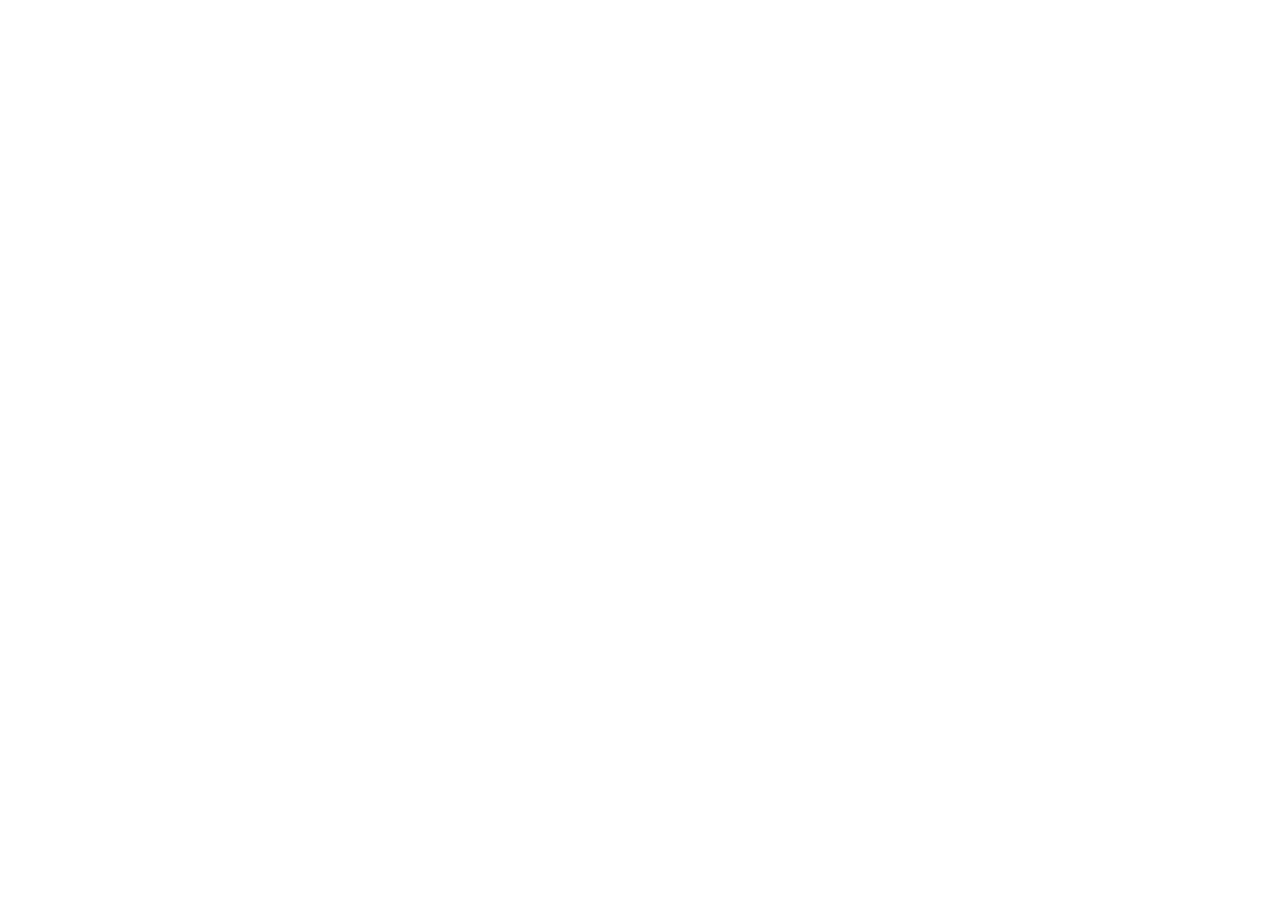
==== index.html @ 050ea424 "dando inicio" ====
<!DOCTYPE html>
<html lang="en">
<head>
    <meta charset="UTF-8">
    <meta name="viewport" content="width=device-width, initial-scale=1.0">
    <title>Mestre Barbeiro</title>
</head>
<body>
    
</body>
</html>
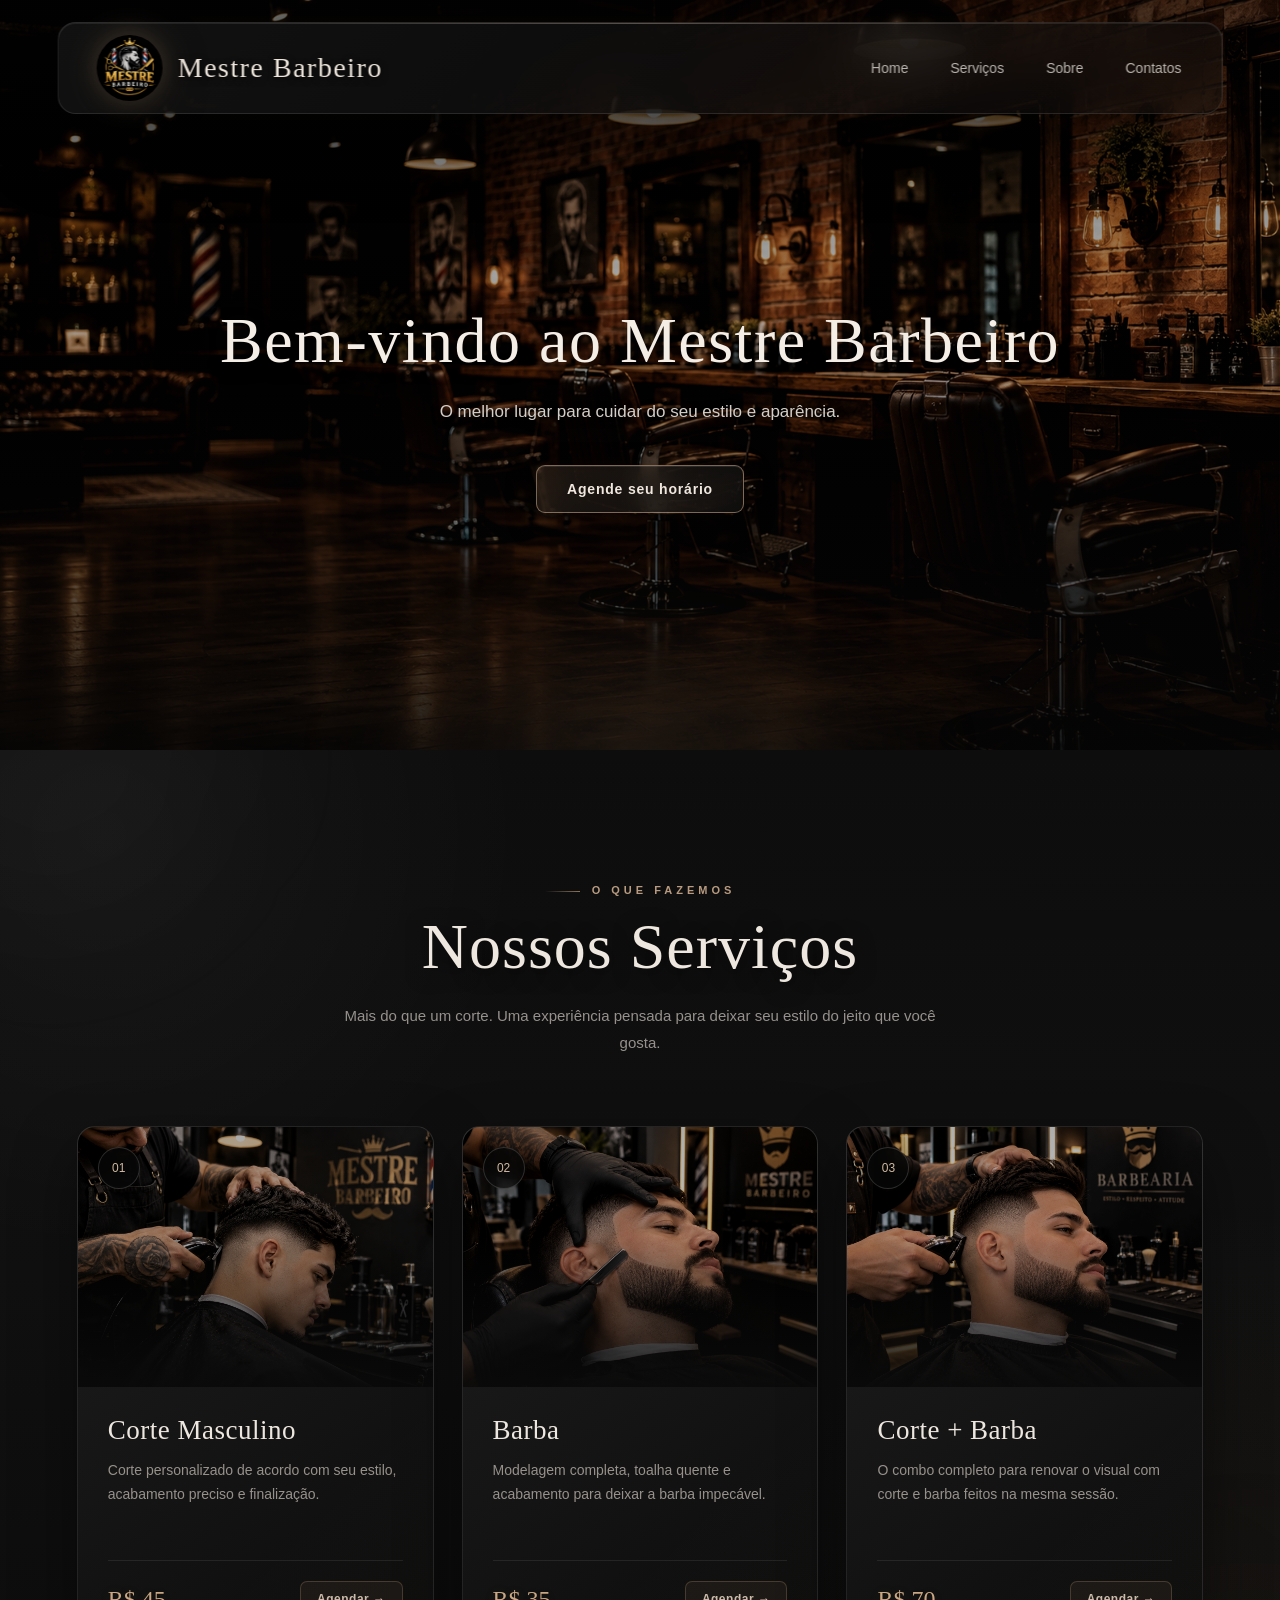
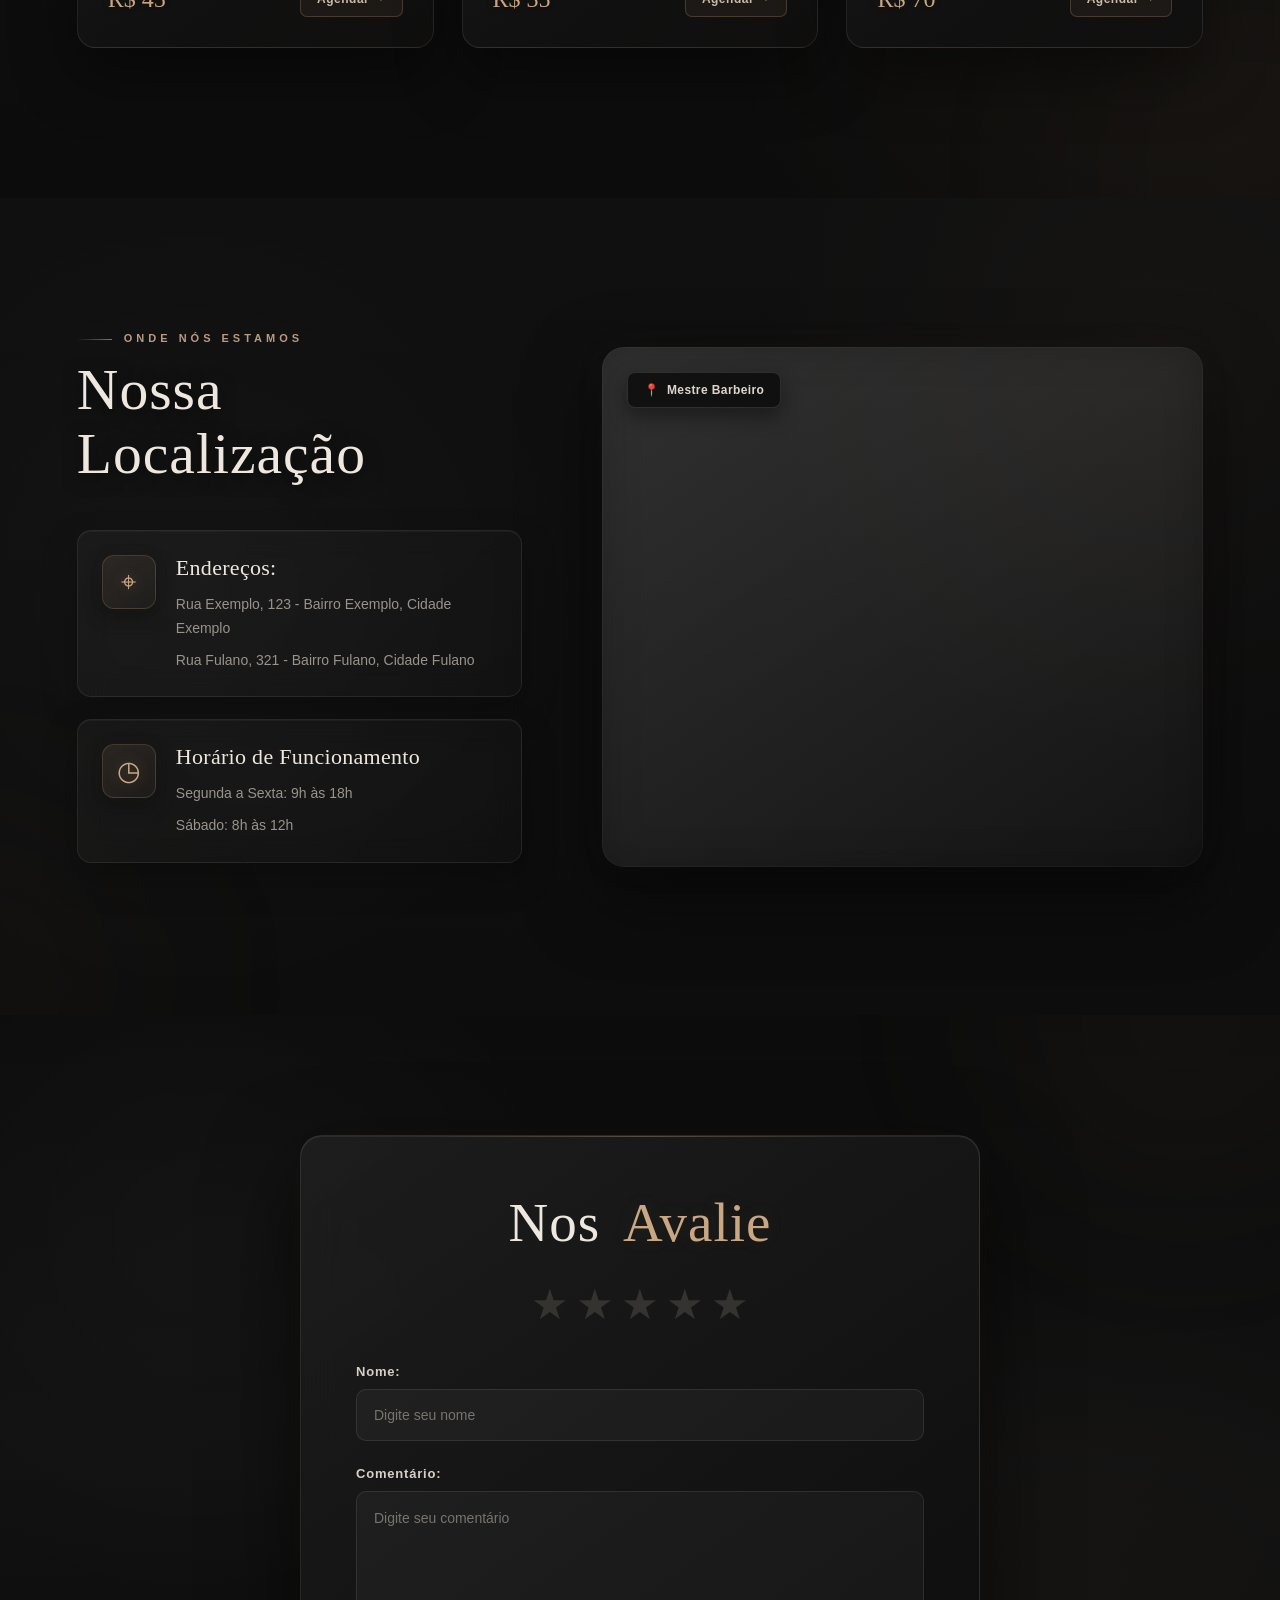
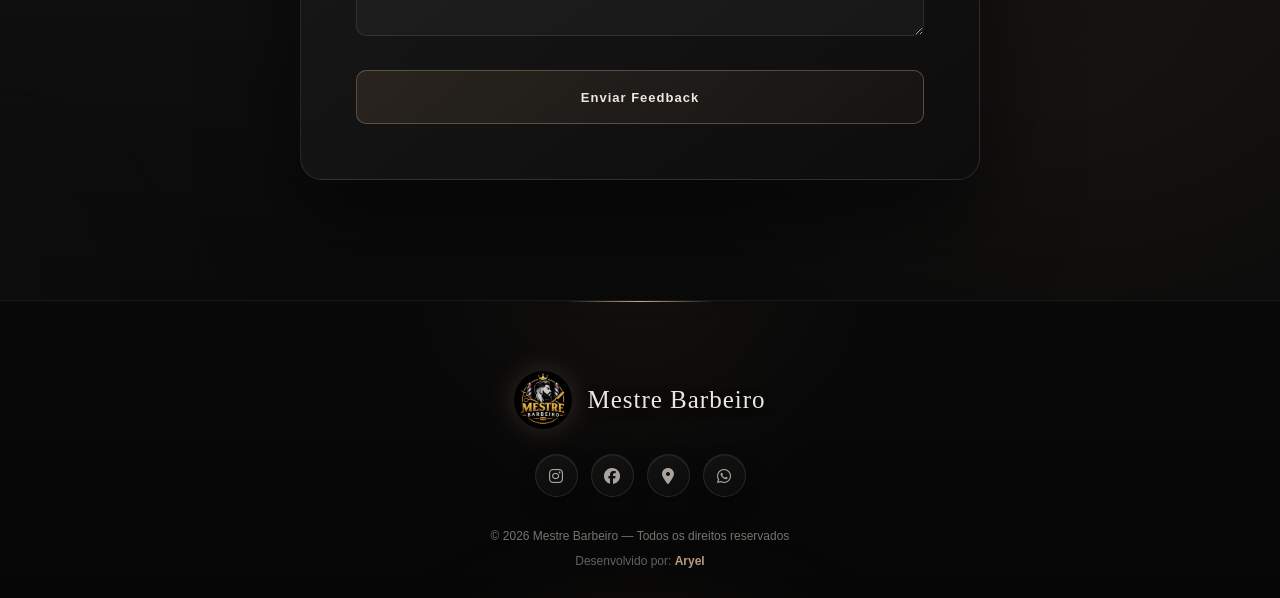
==== commit fdecd496: "site pronto" ====
--- a/index.html
+++ b/index.html
@@ -1,11 +1,234 @@
 <!DOCTYPE html>
 <html lang="en">
+
 <head>
     <meta charset="UTF-8">
     <meta name="viewport" content="width=device-width, initial-scale=1.0">
+    <link rel="stylesheet" href="style.css">
+    <link rel="shortcut icon" href="./imagens/favicon.png" type="image/x-icon">
+    <link rel="stylesheet" href="https://cdnjs.cloudflare.com/ajax/libs/font-awesome/6.7.2/css/all.min.css">
     <title>Mestre Barbeiro</title>
 </head>
+
 <body>
-    
+    <header>
+        <div class="logo">
+            <h1>Mestre Barbeiro</h1>
+            <img src="./imagens/logo.png" alt="Logo">
+        </div>
+        <nav class="HotBar">
+            <a href="#">Home</a>
+            <a href="#servicos">Serviços</a>
+            <a href="./sobre.html">Sobre</a>
+            <a href="#contatos">Contatos</a>
+        </nav>
+    </header>
+    <main>
+        <section class="hero">
+            <img src="./imagens/banner.png" alt="Barbearia">
+            <h1>Bem-vindo ao Mestre Barbeiro</h1>
+            <p>O melhor lugar para cuidar do seu estilo e aparência.</p>
+            <a href="#" class="btn">Agende seu horário</a>
+        </section>
+        <section id="servicos" class="service">
+            <div class="servicos">
+                <div class="service-header">
+                    <span>O QUE FAZEMOS</span>
+                    <h1>Nossos Serviços</h1>
+                    <p>
+                        Mais do que um corte. Uma experiência pensada
+                        para deixar seu estilo do jeito que você gosta.
+                    </p>
+                </div>
+                <div class="service-grid">
+                    <div class="service-card">
+                        <span class="service-number">01</span>
+                        <img src="./imagens/corte.png" alt="Corte masculino">
+                        <div class="service-info">
+                            <h2>Corte Masculino</h2>
+                            <p>
+                                Corte personalizado de acordo com seu estilo,
+                                acabamento preciso e finalização.
+                            </p>
+                            <div class="service-bottom">
+                                <strong>R$ 45</strong>
+                                <a href="#" class="service-btn">
+                                    Agendar →
+                                </a>
+                            </div>
+                        </div>
+                    </div>
+                    <div class="service-card">
+                        <span class="service-number">02</span>
+                        <img src="./imagens/barba.png" alt="Barba">
+                        <div class="service-info">
+                            <h2>Barba</h2>
+                            <p>
+                                Modelagem completa, toalha quente e acabamento
+                                para deixar a barba impecável.
+                            </p>
+
+                            <div class="service-bottom">
+                                <strong>R$ 35</strong>
+
+                                <a href="#" class="service-btn">
+                                    Agendar →
+                                </a>
+                            </div>
+                        </div>
+                    </div>
+                    <div class="service-card">
+                        <span class="service-number">03</span>
+                        <img src="./imagens/Dois.png" alt="Corte e barba">
+                        <div class="service-info">
+                            <h2>Corte + Barba</h2>
+                            <p>
+                                O combo completo para renovar o visual
+                                com corte e barba feitos na mesma sessão.
+                            </p>
+                            <div class="service-bottom">
+                                <strong>R$ 70</strong>
+                                <a href="#" class="service-btn">
+                                    Agendar →
+                                </a>
+                            </div>
+                        </div>
+                    </div>
+                </div>
+            </div>
+        </section>
+        <section class="location">
+
+            <div class="localizacao">
+
+                <div class="location-title">
+                    <span>onde nós estamos</span>
+                    <h1>Nossa Localização</h1>
+                </div>
+
+                <div class="location-info">
+
+                    <div class="location-icon">
+                        <span>⌖</span>
+                    </div>
+
+                    <div>
+                        <h2>Endereços:</h2>
+                        <p>Rua Exemplo, 123 - Bairro Exemplo, Cidade Exemplo</p>
+                        <p>Rua Fulano, 321 - Bairro Fulano, Cidade Fulano</p>
+                    </div>
+
+                </div>
+
+                <div class="location-info">
+
+                    <div class="location-icon">
+                        <span>◷</span>
+                    </div>
+
+                    <div>
+                        <h2>Horário de Funcionamento</h2>
+                        <p>Segunda a Sexta: 9h às 18h</p>
+                        <p>Sábado: 8h às 12h</p>
+                    </div>
+
+                </div>
+
+            </div>
+
+            <div class="location-map">
+
+                <div class="map-label">
+                    <span>📍</span>
+                    Mestre Barbeiro
+                </div>
+
+                <iframe
+                    src="https://www.google.com/maps/embed?pb=!1m18!1m12!1m3!1d3656.091187882168!2d-46.65687868452086!3d-23.5649499846867!2m3!1f0!2f0!3f0!3m2!1i1024!2i768!4f13.1!3m3!1m2!1s0x94ce59c5e8b8e9b5%3A0x8c8c8c8c8c8c8c8c!2sMestre%20Barbeiro!5e0!3m2!1spt-BR!2sbr!4v1623456789012"
+                    loading="lazy" allowfullscreen="">
+                </iframe>
+            </div>
+        </section>
+        <section class="feedback">
+
+            <div class="feedback-content">
+
+                <h1>Nos <span>Avalie</span></h1>
+
+                <div id="estrelas" class="estrelas">
+
+                    <input type="radio" id="star5" name="result" value="5">
+                    <label for="star5">★</label>
+
+                    <input type="radio" id="star4" name="result" value="4">
+                    <label for="star4">★</label>
+
+                    <input type="radio" id="star3" name="result" value="3">
+                    <label for="star3">★</label>
+
+                    <input type="radio" id="star2" name="result" value="2">
+                    <label for="star2">★</label>
+
+                    <input type="radio" id="star1" name="result" value="1">
+                    <label for="star1">★</label>
+
+                </div>
+
+                <div class="feedback-field">
+                    <h2>Nome:</h2>
+                    <input type="text" placeholder="Digite seu nome">
+                </div>
+
+                <div class="feedback-field">
+                    <h2>Comentário:</h2>
+                    <textarea placeholder="Digite seu comentário"></textarea>
+                </div>
+
+                <button type="button">Enviar Feedback</button>
+
+            </div>
+
+        </section>
+        <footer id="contatos" class="footer">
+
+            <div>
+                <img src="./imagens/logo.png" alt="logo">
+                <h2>Mestre Barbeiro</h2>
+            </div>
+
+            <div  class="footer-icons">
+
+                <a href="#">
+                    <i class="fa-brands fa-instagram"></i>
+                </a>
+
+                <a href="#">
+                    <i class="fa-brands fa-facebook"></i>
+                </a>
+
+                <a href="#">
+                    <i class="fa-solid fa-location-dot"></i>
+                </a>
+
+                 <a href="#">
+                    <i class="fa-brands fa-whatsapp"></i>
+                </a>
+            </div>
+
+            <a id="footer-copy">
+                © 2026 Mestre Barbeiro — Todos os direitos reservados
+            </a>
+
+            <p>
+                Desenvolvido por:
+                <a href="https://www.instagram.com/aryeln897/">
+                    Aryel
+                </a>
+            </p>
+
+        </footer>
+
+    </main>
 </body>
+
 </html>
--- a/style.css
+++ b/style.css
@@ -0,0 +1,3017 @@
+/* =========================================================
+   RESET
+========================================================= */
+
+* {
+    margin: 0;
+    padding: 0;
+    box-sizing: border-box;
+}
+
+html {
+    scroll-behavior: smooth;
+}
+
+body {
+    background: #090909;
+    color: #eee7df;
+    overflow-x: hidden;
+}
+
+
+/* =========================================================
+   HEADER
+========================================================= */
+
+header {
+    position: absolute;
+    top: 22px;
+    left: 50%;
+    transform: translateX(-50%);
+
+    width: 91%;
+    max-width: 1450px;
+    height: 92px;
+
+    padding: 0 38px;
+
+    display: flex;
+    align-items: center;
+    justify-content: space-between;
+
+    background:
+        linear-gradient(
+            135deg,
+            rgba(25, 25, 25, 0.72),
+            rgba(10, 10, 10, 0.58)
+        );
+
+    backdrop-filter: blur(24px);
+    -webkit-backdrop-filter: blur(24px);
+
+    border: 1px solid rgba(255, 255, 255, 0.11);
+    border-radius: 18px;
+
+    box-shadow:
+        0 25px 70px rgba(0, 0, 0, 0.52),
+        0 0 45px rgba(196, 155, 117, 0.035),
+        inset 0 1px 0 rgba(255, 255, 255, 0.08);
+
+    z-index: 100;
+
+    transition:
+        background 0.4s ease,
+        box-shadow 0.4s ease,
+        border-color 0.4s ease;
+}
+
+header::before {
+    content: "";
+
+    position: absolute;
+    top: 0;
+    left: 12%;
+
+    width: 76%;
+    height: 1px;
+
+    background:
+        linear-gradient(
+            90deg,
+            transparent,
+            rgba(220, 190, 160, 0.30),
+            transparent
+        );
+
+    pointer-events: none;
+}
+
+
+/* =========================================================
+   LOGO
+========================================================= */
+
+.logo {
+    display: flex;
+    align-items: center;
+    gap: 15px;
+}
+
+.logo img {
+    order: -1;
+
+    width: 66px;
+    height: 66px;
+
+    border-radius: 50%;
+    object-fit: contain;
+
+    filter:
+        drop-shadow(0 0 14px rgba(194, 151, 109, 0.32))
+        drop-shadow(0 8px 18px rgba(0, 0, 0, 0.55));
+
+    transition:
+        transform 0.35s ease,
+        filter 0.35s ease;
+}
+
+.logo img:hover {
+    transform: scale(1.06);
+
+    filter:
+        drop-shadow(0 0 22px rgba(210, 171, 132, 0.50))
+        drop-shadow(0 8px 20px rgba(0, 0, 0, 0.60));
+}
+
+
+/* =========================================================
+   TÍTULO DA LOGO
+========================================================= */
+
+.logo h1 {
+    font-family: Georgia, serif;
+
+    font-size: 28px;
+    font-weight: 500;
+
+    letter-spacing: 1.5px;
+
+    color: #eee6dc;
+
+    white-space: nowrap;
+
+    text-shadow:
+        0 2px 7px rgba(0, 0, 0, 0.65);
+
+    transition:
+        color 0.3s ease,
+        text-shadow 0.3s ease;
+}
+
+.logo h1:hover {
+    color: #ffffff;
+
+    text-shadow:
+        0 0 20px rgba(220, 192, 164, 0.20);
+}
+
+
+/* =========================================================
+   MENU
+========================================================= */
+
+.HotBar {
+    display: flex;
+    align-items: center;
+    gap: 38px;
+}
+
+.HotBar a {
+    position: relative;
+
+    padding: 8px 2px;
+
+    color: #bcb6b0;
+
+    font-family: Arial, sans-serif;
+    font-size: 14px;
+    font-weight: 500;
+
+    text-decoration: none;
+
+    transition:
+        color 0.3s ease,
+        transform 0.3s ease;
+}
+
+.HotBar a::after {
+    content: "";
+
+    position: absolute;
+
+    left: 50%;
+    bottom: 0;
+
+    width: 0;
+    height: 1px;
+
+    background:
+        linear-gradient(
+            90deg,
+            transparent,
+            #c49b75,
+            transparent
+        );
+
+    transform: translateX(-50%);
+
+    transition: width 0.3s ease;
+}
+
+.HotBar a:hover {
+    color: #f1ebe4;
+    transform: translateY(-2px);
+}
+
+.HotBar a:hover::after {
+    width: 100%;
+}
+
+
+/* =========================================================
+   HERO
+========================================================= */
+
+.hero {
+    position: relative;
+
+    width: 100%;
+    min-height: 750px;
+
+    display: flex;
+    flex-direction: column;
+    align-items: center;
+    justify-content: center;
+
+    text-align: center;
+
+    overflow: hidden;
+
+    padding: 150px 30px 80px;
+}
+
+.hero img {
+    position: absolute;
+    inset: 0;
+
+    width: 100%;
+    height: 100%;
+
+    object-fit: cover;
+
+    z-index: -2;
+
+    filter:
+        brightness(0.76)
+        contrast(1.05)
+        saturate(0.88);
+
+    transform: scale(1);
+
+    object-position: center center;
+
+    transition: transform 8s ease;
+}
+
+.hero:hover img {
+    transform: scale(1.025);
+}
+
+
+/* =========================================================
+   OVERLAY HERO
+========================================================= */
+
+.hero::before {
+    content: "";
+
+    position: absolute;
+    inset: 0;
+
+    z-index: -1;
+
+    background:
+        linear-gradient(
+            to bottom,
+            rgba(5, 5, 5, 0.45),
+            rgba(5, 5, 5, 0.10) 45%,
+            rgba(5, 5, 5, 0.88)
+        );
+}
+
+.hero::after {
+    content: "";
+
+    position: absolute;
+
+    left: 50%;
+    bottom: -180px;
+
+    width: 650px;
+    height: 350px;
+
+    transform: translateX(-50%);
+
+    background:
+        radial-gradient(
+            ellipse,
+            rgba(196, 155, 117, 0.10),
+            transparent 70%
+        );
+
+    filter: blur(35px);
+
+    z-index: -1;
+
+    pointer-events: none;
+}
+
+
+/* =========================================================
+   CONTEÚDO HERO
+========================================================= */
+
+.hero h1,
+.hero p,
+.hero .btn {
+    position: relative;
+    left: 0;
+}
+
+
+/* =========================================================
+   TÍTULO HERO
+========================================================= */
+
+.hero h1 {
+    max-width: 900px;
+
+    font-family: Georgia, serif;
+
+    font-size: clamp(44px, 5vw, 74px);
+    font-weight: 500;
+
+    line-height: 1.06;
+    letter-spacing: 1.5px;
+
+    color: #f4eee7;
+
+    text-shadow:
+        0 5px 15px rgba(0, 0, 0, 0.85),
+        0 0 40px rgba(255, 255, 255, 0.07);
+
+    margin-bottom: 22px;
+
+    animation: heroTitle 1s ease forwards;
+}
+
+
+/* =========================================================
+   TEXTO HERO
+========================================================= */
+
+.hero p {
+    max-width: 650px;
+
+    font-family: Arial, sans-serif;
+
+    font-size: 17px;
+    line-height: 1.75;
+
+    color: #d4cec8;
+
+    text-shadow:
+        0 2px 8px rgba(0, 0, 0, 0.85);
+
+    margin-bottom: 38px;
+
+    animation: heroText 1.2s ease forwards;
+}
+
+
+/* =========================================================
+   BOTÃO HERO
+========================================================= */
+
+.hero .btn {
+    display: inline-flex;
+
+    align-items: center;
+    justify-content: center;
+
+    min-width: 195px;
+
+    padding: 15px 30px;
+
+    border: 1px solid rgba(210, 176, 143, 0.55);
+    border-radius: 9px;
+
+    background:
+        linear-gradient(
+            135deg,
+            rgba(196, 155, 117, 0.13),
+            rgba(18, 18, 18, 0.72)
+        );
+
+    color: #f0e8df;
+
+    font-family: Arial, sans-serif;
+
+    font-size: 14px;
+    font-weight: 600;
+
+    letter-spacing: 0.8px;
+
+    text-decoration: none;
+
+    box-shadow:
+        0 10px 30px rgba(0, 0, 0, 0.45),
+        0 0 25px rgba(196, 155, 117, 0.04),
+        inset 0 1px 0 rgba(255, 255, 255, 0.09);
+
+    backdrop-filter: blur(12px);
+
+    transition:
+        transform 0.3s ease,
+        background 0.3s ease,
+        box-shadow 0.3s ease,
+        border-color 0.3s ease;
+}
+
+.hero .btn:hover {
+    transform: translateY(-4px);
+
+    background:
+        linear-gradient(
+            135deg,
+            rgba(196, 155, 117, 0.24),
+            rgba(25, 25, 25, 0.78)
+        );
+
+    border-color:
+        rgba(222, 192, 163, 0.85);
+
+    box-shadow:
+        0 15px 35px rgba(0, 0, 0, 0.55),
+        0 0 30px rgba(194, 151, 109, 0.16),
+        inset 0 1px 0 rgba(255, 255, 255, 0.12);
+}
+
+
+/* =========================================================
+   ANIMAÇÕES
+========================================================= */
+
+@keyframes heroTitle {
+    from {
+        opacity: 0;
+        transform: translateY(25px);
+    }
+
+    to {
+        opacity: 1;
+        transform: translateY(0);
+    }
+}
+
+@keyframes heroText {
+    from {
+        opacity: 0;
+        transform: translateY(20px);
+    }
+
+    to {
+        opacity: 1;
+        transform: translateY(0);
+    }
+}
+
+
+/* =========================================================
+   SERVIÇOS
+========================================================= */
+
+.service {
+    position: relative;
+
+    width: 100%;
+
+    padding: 130px 6% 150px;
+
+    background:
+        radial-gradient(
+            circle at 8% 8%,
+            rgba(255, 255, 255, 0.035),
+            transparent 28%
+        ),
+        radial-gradient(
+            circle at 92% 85%,
+            rgba(174, 129, 89, 0.055),
+            transparent 30%
+        ),
+        linear-gradient(
+            180deg,
+            #0d0d0d 0%,
+            #101010 50%,
+            #0c0c0c 100%
+        );
+
+    overflow: hidden;
+}
+
+.service::before {
+    content: "";
+
+    position: absolute;
+
+    width: 500px;
+    height: 500px;
+
+    top: -250px;
+    left: -200px;
+
+    background:
+        radial-gradient(
+            circle,
+            rgba(255, 255, 255, 0.035),
+            transparent 70%
+        );
+
+    filter: blur(80px);
+
+    border-radius: 50%;
+
+    pointer-events: none;
+}
+
+.service::after {
+    content: "";
+
+    position: absolute;
+
+    width: 500px;
+    height: 500px;
+
+    right: -220px;
+    bottom: -220px;
+
+    background:
+        radial-gradient(
+            circle,
+            rgba(190, 143, 100, 0.045),
+            transparent 70%
+        );
+
+    filter: blur(90px);
+
+    border-radius: 50%;
+
+    pointer-events: none;
+}
+
+
+/* =========================================================
+   CONTAINER
+========================================================= */
+
+.servicos {
+    position: relative;
+
+    max-width: 1450px;
+
+    margin: 0 auto;
+
+    z-index: 2;
+}
+
+
+/* =========================================================
+   CABEÇALHO SERVIÇOS
+========================================================= */
+
+.service-header {
+    max-width: 720px;
+
+    margin: 0 auto 70px;
+
+    text-align: center;
+}
+
+.service-header span {
+    display: inline-block;
+
+    margin-bottom: 16px;
+
+    font-family: Arial, sans-serif;
+
+    font-size: 11px;
+    font-weight: 700;
+
+    letter-spacing: 4px;
+
+    color: #b89b80;
+}
+
+.service-header span::before {
+    content: "";
+
+    display: inline-block;
+
+    width: 35px;
+    height: 1px;
+
+    margin-right: 12px;
+
+    vertical-align: middle;
+
+    background:
+        linear-gradient(
+            90deg,
+            transparent,
+            #8e735c
+        );
+}
+
+.service-header h1 {
+    margin-bottom: 20px;
+
+    font-family: Georgia, serif;
+
+    font-size: clamp(42px, 5vw, 64px);
+
+    font-weight: 500;
+
+    line-height: 1.1;
+    letter-spacing: 1px;
+
+    color: #eee7df;
+
+    text-shadow:
+        0 4px 20px rgba(0, 0, 0, 0.60);
+}
+
+.service-header p {
+    max-width: 600px;
+
+    margin: 0 auto;
+
+    font-family: Arial, sans-serif;
+
+    font-size: 15px;
+    line-height: 1.8;
+
+    color: #96918c;
+}
+
+
+/* =========================================================
+   GRID
+========================================================= */
+
+.service-grid {
+    display: grid;
+
+    grid-template-columns: repeat(3, 1fr);
+
+    gap: 28px;
+}
+
+
+/* =========================================================
+   CARD
+========================================================= */
+
+.service-card {
+    position: relative;
+
+    min-height: 520px;
+
+    overflow: hidden;
+
+    border-radius: 18px;
+
+    background:
+        linear-gradient(
+            145deg,
+            rgba(32, 32, 32, 0.94),
+            rgba(12, 12, 12, 0.98)
+        );
+
+    border: 1px solid rgba(255, 255, 255, 0.09);
+
+    box-shadow:
+        0 25px 65px rgba(0, 0, 0, 0.45),
+        inset 0 1px 0 rgba(255, 255, 255, 0.035);
+
+    transition:
+        transform 0.5s cubic-bezier(.2,.8,.2,1),
+        border-color 0.5s ease,
+        box-shadow 0.5s ease;
+}
+
+.service-card::before {
+    content: "";
+
+    position: absolute;
+
+    inset: 0;
+
+    background:
+        linear-gradient(
+            135deg,
+            rgba(255, 255, 255, 0.035),
+            transparent 30%,
+            transparent 70%,
+            rgba(196, 155, 117, 0.025)
+        );
+
+    pointer-events: none;
+}
+
+
+/* =========================================================
+   NÚMERO
+========================================================= */
+
+.service-number {
+    position: absolute;
+
+    top: 20px;
+    left: 20px;
+
+    z-index: 5;
+
+    width: 42px;
+    height: 42px;
+
+    display: flex;
+
+    align-items: center;
+    justify-content: center;
+
+    border-radius: 50%;
+
+    background:
+        rgba(8, 8, 8, 0.72);
+
+    border:
+        1px solid rgba(255, 255, 255, 0.16);
+
+    backdrop-filter: blur(10px);
+
+    font-family: Arial, sans-serif;
+
+    font-size: 12px;
+
+    color: #d1b9a0;
+
+    box-shadow:
+        0 8px 20px rgba(0, 0, 0, 0.4),
+        0 0 18px rgba(196, 155, 117, 0.04);
+}
+
+
+/* =========================================================
+   IMAGEM CARD
+========================================================= */
+
+.service-card > img {
+    display: block;
+
+    width: 100%;
+    height: 260px;
+
+    object-fit: cover;
+
+    filter:
+        brightness(0.74)
+        saturate(0.84)
+        contrast(1.03);
+
+    transform: scale(1);
+
+    transition:
+        transform 0.8s cubic-bezier(.2,.8,.2,1),
+        filter 0.6s ease;
+}
+
+
+/* =========================================================
+   GRADIENTE IMAGEM
+========================================================= */
+
+.service-card::after {
+    content: "";
+
+    position: absolute;
+
+    top: 0;
+    left: 0;
+
+    width: 100%;
+    height: 260px;
+
+    background:
+        linear-gradient(
+            to bottom,
+            rgba(0, 0, 0, 0.08),
+            transparent 42%,
+            rgba(10, 10, 10, 0.94)
+        );
+
+    pointer-events: none;
+}
+
+
+/* =========================================================
+   INFORMAÇÕES
+========================================================= */
+
+.service-info {
+    position: relative;
+
+    padding: 28px 30px 30px;
+
+    z-index: 3;
+}
+
+.service-info h2 {
+    margin-bottom: 13px;
+
+    font-family: Georgia, serif;
+
+    font-size: 27px;
+    font-weight: 500;
+
+    letter-spacing: 0.5px;
+
+    color: #eee7df;
+}
+
+.service-info p {
+    min-height: 76px;
+
+    margin-bottom: 25px;
+
+    font-family: Arial, sans-serif;
+
+    font-size: 14px;
+
+    line-height: 1.7;
+
+    color: #97918b;
+}
+
+
+/* =========================================================
+   PARTE INFERIOR
+========================================================= */
+
+.service-bottom {
+    display: flex;
+
+    align-items: center;
+    justify-content: space-between;
+
+    padding-top: 20px;
+
+    border-top:
+        1px solid rgba(255, 255, 255, 0.08);
+}
+
+.service-bottom strong {
+    font-family: Georgia, serif;
+
+    font-size: 24px;
+
+    font-weight: 500;
+
+    color: #c9a783;
+
+    text-shadow:
+        0 0 18px rgba(201, 167, 131, 0.08);
+}
+
+
+/* =========================================================
+   BOTÃO SERVIÇO
+========================================================= */
+
+.service-btn {
+    display: inline-flex;
+
+    align-items: center;
+    justify-content: center;
+
+    padding: 10px 16px;
+
+    border-radius: 7px;
+
+    border:
+        1px solid rgba(196, 155, 117, 0.25);
+
+    background:
+        rgba(196, 155, 117, 0.07);
+
+    color: #cbbbaa;
+
+    font-family: Arial, sans-serif;
+
+    font-size: 12px;
+    font-weight: 600;
+
+    letter-spacing: 0.5px;
+
+    text-decoration: none;
+
+    transition:
+        background 0.3s ease,
+        border-color 0.3s ease,
+        transform 0.3s ease,
+        color 0.3s ease,
+        box-shadow 0.3s ease;
+}
+
+.service-btn:hover {
+    background:
+        rgba(196, 155, 117, 0.15);
+
+    border-color:
+        rgba(220, 190, 160, 0.55);
+
+    color: #f1e8df;
+
+    transform: translateX(4px);
+
+    box-shadow:
+        0 0 18px rgba(196, 155, 117, 0.06);
+}
+
+
+/* =========================================================
+   HOVER CARD
+========================================================= */
+
+.service-card:hover {
+    transform: translateY(-12px);
+
+    border-color:
+        rgba(255, 255, 255, 0.17);
+
+    box-shadow:
+        0 35px 80px rgba(0, 0, 0, 0.58),
+        0 0 40px rgba(196, 155, 117, 0.06),
+        inset 0 1px 0 rgba(255, 255, 255, 0.06);
+}
+
+.service-card:hover > img {
+    transform: scale(1.07);
+
+    filter:
+        brightness(0.88)
+        saturate(0.98)
+        contrast(1.03);
+}
+
+.service-card:hover .service-number {
+    background:
+        rgba(196, 155, 117, 0.16);
+
+    border-color:
+        rgba(220, 190, 160, 0.40);
+
+    box-shadow:
+        0 0 20px rgba(196, 155, 117, 0.08);
+}
+
+
+/* =========================================================
+   LOCALIZAÇÃO
+========================================================= */
+
+.location {
+    position: relative;
+
+    width: 100%;
+    min-height: 700px;
+
+    padding: 130px 6%;
+
+    display: grid;
+
+    grid-template-columns: 0.85fr 1.15fr;
+
+    align-items: center;
+
+    gap: 80px;
+
+    background:
+        radial-gradient(
+            circle at 15% 50%,
+            rgba(255, 255, 255, 0.025),
+            transparent 35%
+        ),
+        radial-gradient(
+            circle at 90% 20%,
+            rgba(196, 155, 117, 0.035),
+            transparent 30%
+        ),
+        linear-gradient(
+            180deg,
+            #101010,
+            #0d0d0d
+        );
+
+    overflow: hidden;
+}
+
+.location::before {
+    content: "";
+
+    position: absolute;
+
+    width: 500px;
+    height: 500px;
+
+    left: -280px;
+    bottom: -220px;
+
+    border-radius: 50%;
+
+    background:
+        radial-gradient(
+            circle,
+            rgba(194, 151, 109, 0.05),
+            transparent 70%
+        );
+
+    filter: blur(90px);
+
+    pointer-events: none;
+}
+
+
+/* =========================================================
+   CONTEÚDO
+========================================================= */
+
+.localizacao {
+    position: relative;
+
+    max-width: 600px;
+
+    z-index: 2;
+}
+
+
+/* =========================================================
+   TÍTULO
+========================================================= */
+
+.location-title {
+    margin-bottom: 45px;
+}
+
+.location-title span {
+    display: inline-block;
+
+    margin-bottom: 14px;
+
+    font-family: Arial, sans-serif;
+
+    font-size: 11px;
+    font-weight: 700;
+
+    letter-spacing: 4px;
+
+    text-transform: uppercase;
+
+    color: #b89b80;
+}
+
+.location-title span::before {
+    content: "";
+
+    display: inline-block;
+
+    width: 35px;
+    height: 1px;
+
+    margin-right: 12px;
+
+    vertical-align: middle;
+
+    background:
+        linear-gradient(
+            90deg,
+            transparent,
+            #8e735c
+        );
+}
+
+.location-title h1 {
+    font-family: Georgia, serif;
+
+    font-size: clamp(42px, 4.5vw, 62px);
+
+    font-weight: 500;
+
+    line-height: 1.1;
+
+    letter-spacing: 1px;
+
+    color: #eee7df;
+
+    text-shadow:
+        0 4px 18px rgba(0, 0, 0, 0.55);
+}
+
+
+/* =========================================================
+   INFORMAÇÕES
+========================================================= */
+
+.location-info {
+    display: flex;
+
+    align-items: flex-start;
+
+    gap: 20px;
+
+    margin-bottom: 22px;
+
+    padding: 24px;
+
+    border:
+        1px solid rgba(255, 255, 255, 0.08);
+
+    border-radius: 14px;
+
+    background:
+        linear-gradient(
+            135deg,
+            rgba(255, 255, 255, 0.035),
+            rgba(255, 255, 255, 0.015)
+        );
+
+    box-shadow:
+        0 15px 35px rgba(0, 0, 0, 0.25),
+        inset 0 1px 0 rgba(255, 255, 255, 0.035);
+
+    backdrop-filter: blur(14px);
+
+    transition:
+        transform 0.35s ease,
+        background 0.35s ease,
+        border-color 0.35s ease,
+        box-shadow 0.35s ease;
+}
+
+.location-info:hover {
+    transform: translateX(7px);
+
+    background:
+        linear-gradient(
+            135deg,
+            rgba(255, 255, 255, 0.055),
+            rgba(196, 155, 117, 0.025)
+        );
+
+    border-color:
+        rgba(255, 255, 255, 0.14);
+
+    box-shadow:
+        0 18px 40px rgba(0, 0, 0, 0.35),
+        0 0 25px rgba(196, 155, 117, 0.035);
+}
+
+
+/* =========================================================
+   ÍCONE
+========================================================= */
+
+.location-icon {
+    flex-shrink: 0;
+
+    width: 54px;
+    height: 54px;
+
+    display: flex;
+
+    align-items: center;
+    justify-content: center;
+
+    border-radius: 12px;
+
+    background:
+        linear-gradient(
+            145deg,
+            rgba(196, 155, 117, 0.11),
+            rgba(196, 155, 117, 0.035)
+        );
+
+    border:
+        1px solid rgba(196, 155, 117, 0.22);
+
+    box-shadow:
+        0 8px 20px rgba(0, 0, 0, 0.3),
+        0 0 18px rgba(196, 155, 117, 0.04);
+
+    transition:
+        transform 0.35s ease,
+        background 0.35s ease,
+        box-shadow 0.35s ease;
+}
+
+.location-icon span {
+    font-size: 27px;
+
+    color: #c9a783;
+
+    text-shadow:
+        0 0 15px rgba(201, 167, 131, 0.30);
+}
+
+.location-info:hover .location-icon {
+    transform: rotate(-4deg) scale(1.06);
+
+    background:
+        rgba(196, 155, 117, 0.14);
+
+    box-shadow:
+        0 0 22px rgba(196, 155, 117, 0.08);
+}
+
+
+/* =========================================================
+   TÍTULOS
+========================================================= */
+
+.location-info h2 {
+    margin-bottom: 12px;
+
+    font-family: Georgia, serif;
+
+    font-size: 22px;
+    font-weight: 500;
+
+    letter-spacing: 0.3px;
+
+    color: #eee7df;
+}
+
+.location-info p {
+    margin-bottom: 8px;
+
+    font-family: Arial, sans-serif;
+
+    font-size: 14px;
+
+    line-height: 1.7;
+
+    color: #99938d;
+}
+
+.location-info p:last-child {
+    margin-bottom: 0;
+}
+
+
+/* =========================================================
+   MAPA
+========================================================= */
+
+.location-map {
+    position: relative;
+
+    height: 520px;
+
+    padding: 7px;
+
+    border-radius: 22px;
+
+    background:
+        linear-gradient(
+            145deg,
+            rgba(255, 255, 255, 0.14),
+            rgba(255, 255, 255, 0.025)
+        );
+
+    box-shadow:
+        0 30px 75px rgba(0, 0, 0, 0.52),
+        0 0 40px rgba(196, 155, 117, 0.035);
+
+    overflow: hidden;
+}
+
+.location-map::before {
+    content: "";
+
+    position: absolute;
+
+    inset: 0;
+
+    border-radius: 22px;
+
+    box-shadow:
+        inset 0 0 0 1px rgba(255, 255, 255, 0.035),
+        inset 0 0 40px rgba(0, 0, 0, 0.20);
+
+    pointer-events: none;
+
+    z-index: 2;
+}
+
+
+/* =========================================================
+   IFRAME
+========================================================= */
+
+.location-map iframe {
+    display: block;
+
+    width: 100%;
+    height: 100%;
+
+    border: 0;
+
+    border-radius: 17px;
+
+    filter:
+        grayscale(0.18)
+        contrast(1.02)
+        brightness(0.72);
+
+    transition:
+        filter 0.5s ease;
+}
+
+.location-map:hover iframe {
+    filter:
+        grayscale(0)
+        contrast(1.04)
+        brightness(0.90);
+}
+
+
+/* =========================================================
+   LABEL MAPA
+========================================================= */
+
+.map-label {
+    position: absolute;
+
+    top: 25px;
+    left: 25px;
+
+    z-index: 5;
+
+    display: flex;
+
+    align-items: center;
+
+    gap: 8px;
+
+    padding: 10px 16px;
+
+    border-radius: 8px;
+
+    background:
+        rgba(10, 10, 10, 0.80);
+
+    border:
+        1px solid rgba(255, 255, 255, 0.12);
+
+    backdrop-filter: blur(12px);
+
+    font-family: Arial, sans-serif;
+
+    font-size: 12px;
+    font-weight: 600;
+
+    letter-spacing: 0.4px;
+
+    color: #ded6ce;
+
+    box-shadow:
+        0 8px 20px rgba(0, 0, 0, 0.4),
+        0 0 20px rgba(196, 155, 117, 0.035);
+}
+
+
+/* =========================================================
+   FEEDBACK
+========================================================= */
+
+.feedback {
+    width: 100%;
+    min-height: 700px;
+
+    padding: 120px 20px;
+
+    display: flex;
+
+    align-items: center;
+    justify-content: center;
+
+    background:
+        radial-gradient(
+            circle at 15% 25%,
+            rgba(255, 255, 255, 0.025),
+            transparent 30%
+        ),
+        radial-gradient(
+            circle at 85% 75%,
+            rgba(196, 155, 117, 0.045),
+            transparent 32%
+        ),
+        linear-gradient(
+            180deg,
+            #0c0c0c 0%,
+            #111111 50%,
+            #0a0a0a 100%
+        );
+
+    position: relative;
+
+    overflow: hidden;
+}
+
+.feedback::before {
+    content: "";
+
+    position: absolute;
+
+    width: 550px;
+    height: 550px;
+
+    top: -280px;
+    right: -180px;
+
+    border-radius: 50%;
+
+    background:
+        radial-gradient(
+            circle,
+            rgba(196, 155, 117, 0.06),
+            transparent 70%
+        );
+
+    filter: blur(80px);
+
+    pointer-events: none;
+}
+
+.feedback::after {
+    content: "";
+
+    position: absolute;
+
+    width: 400px;
+    height: 400px;
+
+    left: -220px;
+    bottom: -200px;
+
+    border-radius: 50%;
+
+    background:
+        radial-gradient(
+            circle,
+            rgba(255, 255, 255, 0.025),
+            transparent 70%
+        );
+
+    filter: blur(80px);
+
+    pointer-events: none;
+}
+
+
+/* =========================================================
+   CARD FEEDBACK
+========================================================= */
+
+.feedback-content {
+    position: relative;
+
+    width: 100%;
+    max-width: 680px;
+
+    padding: 55px;
+
+    border-radius: 22px;
+
+    background:
+        linear-gradient(
+            145deg,
+            rgba(30, 30, 30, 0.94),
+            rgba(13, 13, 13, 0.97)
+        );
+
+    border:
+        1px solid rgba(255, 255, 255, 0.10);
+
+    box-shadow:
+        0 35px 90px rgba(0, 0, 0, 0.58),
+        0 0 50px rgba(196, 155, 117, 0.035),
+        inset 0 1px 0 rgba(255, 255, 255, 0.07);
+
+    backdrop-filter: blur(20px);
+    -webkit-backdrop-filter: blur(20px);
+
+    z-index: 2;
+}
+
+.feedback-content::before {
+    content: "";
+
+    position: absolute;
+
+    top: 0;
+    left: 15%;
+
+    width: 70%;
+    height: 1px;
+
+    background:
+        linear-gradient(
+            90deg,
+            transparent,
+            rgba(201, 167, 131, 0.28),
+            transparent
+        );
+}
+
+
+/* =========================================================
+   TÍTULO
+========================================================= */
+
+.feedback-content > h1 {
+    margin-bottom: 30px;
+
+    text-align: center;
+
+    font-family: Georgia, serif;
+
+    font-size: clamp(38px, 5vw, 55px);
+
+    font-weight: 500;
+
+    letter-spacing: 1px;
+
+    color: #eee7df;
+}
+
+.feedback-content > h1 span {
+    color: #c9a783;
+    margin-left: 8px;
+
+    text-shadow:
+        0 0 22px rgba(201, 167, 131, 0.10);
+}
+
+
+/* =========================================================
+   ESTRELAS
+========================================================= */
+
+.estrelas {
+    width: fit-content;
+
+    margin: 0 auto 38px;
+
+    display: flex;
+
+    flex-direction: row-reverse;
+
+    justify-content: center;
+
+    gap: 7px;
+}
+
+.estrelas input {
+    display: none;
+}
+
+.estrelas label {
+    cursor: pointer;
+
+    font-size: 42px;
+
+    line-height: 1;
+
+    color: #353330;
+
+    transition:
+        color 0.25s ease,
+        transform 0.25s ease,
+        text-shadow 0.25s ease;
+}
+
+.estrelas label:hover {
+    transform: scale(1.15);
+
+    color: #c9a783;
+
+    text-shadow:
+        0 0 18px rgba(201, 167, 131, 0.35);
+}
+
+.estrelas label:hover,
+.estrelas label:hover ~ label,
+.estrelas input:checked ~ label {
+    color: #c9a783;
+
+    text-shadow:
+        0 0 18px rgba(201, 167, 131, 0.30);
+}
+
+
+/* =========================================================
+   CAMPOS
+========================================================= */
+
+.feedback-field {
+    margin-bottom: 25px;
+}
+
+.feedback-field h2 {
+    margin-bottom: 10px;
+
+    font-family: Arial, sans-serif;
+
+    font-size: 13px;
+    font-weight: 600;
+
+    letter-spacing: 0.8px;
+
+    color: #d8d0c8;
+}
+
+
+/* =========================================================
+   INPUT E TEXTAREA
+========================================================= */
+
+.feedback-field input,
+.feedback-field textarea {
+    width: 100%;
+
+    border:
+        1px solid rgba(255, 255, 255, 0.09);
+
+    outline: none;
+
+    border-radius: 10px;
+
+    background:
+        rgba(255, 255, 255, 0.035);
+
+    color: #eee7df;
+
+    font-family: Arial, sans-serif;
+
+    font-size: 14px;
+
+    transition:
+        border-color 0.3s ease,
+        background 0.3s ease,
+        box-shadow 0.3s ease;
+}
+
+.feedback-field input {
+    height: 52px;
+    padding: 0 17px;
+}
+
+.feedback-field textarea {
+    min-height: 145px;
+
+    padding: 15px 17px;
+
+    resize: vertical;
+
+    line-height: 1.6;
+}
+
+.feedback-field input::placeholder,
+.feedback-field textarea::placeholder {
+    color: #77736f;
+}
+
+
+/* =========================================================
+   FOCUS
+========================================================= */
+
+.feedback-field input:focus,
+.feedback-field textarea:focus {
+    background:
+        rgba(255, 255, 255, 0.055);
+
+    border-color:
+        rgba(201, 167, 131, 0.55);
+
+    box-shadow:
+        0 0 0 3px rgba(201, 167, 131, 0.06),
+        0 0 22px rgba(201, 167, 131, 0.045);
+}
+
+
+/* =========================================================
+   BOTÃO FEEDBACK
+========================================================= */
+
+.feedback-content > button {
+    width: 100%;
+
+    height: 54px;
+
+    margin-top: 5px;
+
+    border:
+        1px solid rgba(201, 167, 131, 0.35);
+
+    border-radius: 10px;
+
+    background:
+        linear-gradient(
+            135deg,
+            rgba(196, 155, 117, 0.12),
+            rgba(196, 155, 117, 0.045)
+        );
+
+    color: #eee7df;
+
+    font-family: Arial, sans-serif;
+
+    font-size: 13px;
+    font-weight: 600;
+
+    letter-spacing: 1px;
+
+    cursor: pointer;
+
+    transition:
+        transform 0.3s ease,
+        background 0.3s ease,
+        border-color 0.3s ease,
+        box-shadow 0.3s ease;
+}
+
+.feedback-content > button:hover {
+    transform: translateY(-3px);
+
+    background:
+        linear-gradient(
+            135deg,
+            rgba(196, 155, 117, 0.20),
+            rgba(196, 155, 117, 0.07)
+        );
+
+    border-color:
+        rgba(201, 167, 131, 0.65);
+
+    box-shadow:
+        0 12px 30px rgba(0, 0, 0, 0.40),
+        0 0 28px rgba(196, 155, 117, 0.10);
+}
+
+.feedback-content > button:active {
+    transform: translateY(-1px);
+}
+
+
+/* =========================================================
+   FOOTER
+========================================================= */
+
+.footer {
+    position: relative;
+
+    width: 100%;
+
+    padding: 70px 6% 30px;
+
+    display: flex;
+
+    flex-direction: column;
+
+    align-items: center;
+
+    background:
+        radial-gradient(
+            circle at center top,
+            rgba(196, 155, 117, 0.045),
+            transparent 32%
+        ),
+        linear-gradient(
+            180deg,
+            #090909,
+            #060606
+        );
+
+    border-top:
+        1px solid rgba(255, 255, 255, 0.08);
+
+    overflow: hidden;
+}
+
+.footer::before {
+    content: "";
+
+    position: absolute;
+
+    top: 0;
+    left: 50%;
+
+    width: 150px;
+    height: 1px;
+
+    transform: translateX(-50%);
+
+    background:
+        linear-gradient(
+            90deg,
+            transparent,
+            #c9a783,
+            transparent
+        );
+
+    box-shadow:
+        0 0 22px rgba(201, 167, 131, 0.25);
+}
+
+.footer::after {
+    content: "";
+
+    position: absolute;
+
+    width: 500px;
+    height: 180px;
+
+    left: 50%;
+    bottom: -130px;
+
+    transform: translateX(-50%);
+
+    background:
+        radial-gradient(
+            ellipse,
+            rgba(196, 155, 117, 0.055),
+            transparent 70%
+        );
+
+    filter: blur(35px);
+
+    pointer-events: none;
+}
+
+
+/* =========================================================
+   LOGO + NOME
+========================================================= */
+
+.footer > div:first-child {
+    display: flex;
+
+    align-items: center;
+
+    gap: 15px;
+
+    margin-bottom: 25px;
+
+    position: relative;
+    z-index: 2;
+}
+
+.footer > div:first-child img {
+    width: 58px;
+    height: 58px;
+
+    object-fit: contain;
+
+    border-radius: 50%;
+
+    filter:
+        drop-shadow(0 0 14px rgba(201, 167, 131, 0.20));
+
+    transition:
+        transform 0.3s ease,
+        filter 0.3s ease;
+}
+
+.footer > div:first-child img:hover {
+    transform: scale(1.08);
+
+    filter:
+        drop-shadow(0 0 22px rgba(201, 167, 131, 0.35));
+}
+
+.footer > div:first-child h2 {
+    font-family: Georgia, serif;
+
+    font-size: 25px;
+
+    font-weight: 500;
+
+    letter-spacing: 1px;
+
+    color: #eee7df;
+
+    text-shadow:
+        0 2px 8px rgba(0, 0, 0, 0.5);
+}
+
+
+/* =========================================================
+   ÍCONES
+========================================================= */
+
+.footer-icons {
+    display: flex;
+
+    align-items: center;
+    justify-content: center;
+
+    gap: 13px;
+
+    margin-bottom: 30px;
+
+    position: relative;
+    z-index: 2;
+}
+
+.footer-icons a {
+    width: 43px;
+    height: 43px;
+
+    display: flex;
+
+    align-items: center;
+    justify-content: center;
+
+    border-radius: 50%;
+
+    border:
+        1px solid rgba(255, 255, 255, 0.10);
+
+    background:
+        linear-gradient(
+            145deg,
+            rgba(255, 255, 255, 0.045),
+            rgba(255, 255, 255, 0.018)
+        );
+
+    color: #aaa39c;
+
+    text-decoration: none;
+
+    font-size: 16px;
+
+    backdrop-filter: blur(10px);
+
+    box-shadow:
+        0 8px 20px rgba(0, 0, 0, 0.28),
+        inset 0 1px 0 rgba(255, 255, 255, 0.05);
+
+    transition:
+        transform 0.3s ease,
+        color 0.3s ease,
+        background 0.3s ease,
+        border-color 0.3s ease,
+        box-shadow 0.3s ease;
+}
+
+.footer-icons a:hover {
+    transform: translateY(-5px);
+
+    color: #eee7df;
+
+    background:
+        linear-gradient(
+            145deg,
+            rgba(201, 167, 131, 0.14),
+            rgba(201, 167, 131, 0.045)
+        );
+
+    border-color:
+        rgba(201, 167, 131, 0.40);
+
+    box-shadow:
+        0 10px 25px rgba(0, 0, 0, 0.40),
+        0 0 22px rgba(201, 167, 131, 0.10);
+}
+
+
+/* =========================================================
+   COPYRIGHT
+========================================================= */
+
+#footer-copy {
+    position: relative;
+    z-index: 2;
+
+    font-family: Arial, sans-serif;
+
+    font-size: 12px;
+
+    line-height: 1.6;
+
+    color: #77736f;
+
+    text-decoration: none;
+
+    text-align: center;
+}
+
+
+/* =========================================================
+   DESENVOLVIDO POR
+========================================================= */
+
+.footer p {
+    position: relative;
+    z-index: 2;
+
+    margin-top: 8px;
+
+    font-family: Arial, sans-serif;
+
+    font-size: 12px;
+
+    color: #66625e;
+
+    text-align: center;
+}
+
+.footer p a {
+    color: #b89b80;
+
+    text-decoration: none;
+
+    font-weight: 600;
+
+    transition:
+        color 0.3s ease,
+        text-shadow 0.3s ease;
+}
+
+.footer p a:hover {
+    color: #eee7df;
+
+    text-shadow:
+        0 0 15px rgba(201, 167, 131, 0.18);
+}
+
+
+/* =========================================================
+   RESPONSIVO
+========================================================= */
+
+@media (max-width: 1000px) {
+
+    .service-grid {
+        grid-template-columns: repeat(2, 1fr);
+    }
+
+    .location {
+        grid-template-columns: 1fr;
+
+        gap: 60px;
+
+        padding: 100px 6%;
+    }
+
+    .localizacao {
+        max-width: 800px;
+
+        margin: 0 auto;
+    }
+
+    .location-title {
+        text-align: center;
+    }
+
+    .location-map {
+        width: 100%;
+
+        max-width: 850px;
+
+        height: 480px;
+
+        margin: 0 auto;
+    }
+}
+
+
+@media (max-width: 768px) {
+
+    header {
+        width: 92%;
+
+        height: 80px;
+
+        padding: 0 18px;
+    }
+
+    .logo {
+        gap: 10px;
+    }
+
+    .logo img {
+        width: 55px;
+        height: 55px;
+    }
+
+    .logo h1 {
+        font-size: 20px;
+        letter-spacing: 1px;
+    }
+
+    .HotBar {
+        gap: 18px;
+    }
+
+    .HotBar a {
+        font-size: 13px;
+    }
+
+    .hero {
+        min-height: 650px;
+
+        padding: 140px 20px 70px;
+    }
+
+    .hero h1,
+    .hero p,
+    .hero .btn {
+        left: 0;
+    }
+
+    .hero h1 {
+        font-size: 42px;
+    }
+
+    .hero p {
+        font-size: 16px;
+    }
+
+    .hero .btn {
+        width: 100%;
+        max-width: 230px;
+    }
+}
+
+
+@media (max-width: 650px) {
+
+    .service {
+        padding: 90px 20px 100px;
+    }
+
+    .service-header {
+        margin-bottom: 50px;
+    }
+
+    .service-header h1 {
+        font-size: 42px;
+    }
+
+    .service-header p {
+        font-size: 14px;
+    }
+
+    .service-grid {
+        grid-template-columns: 1fr;
+
+        gap: 22px;
+    }
+
+    .service-card {
+        min-height: auto;
+    }
+
+    .service-card > img {
+        height: 230px;
+    }
+
+    .service-card::after {
+        height: 230px;
+    }
+
+    .feedback {
+        min-height: auto;
+
+        padding: 80px 18px;
+    }
+
+    .feedback-content {
+        padding: 38px 25px;
+
+        border-radius: 18px;
+    }
+
+    .feedback-content > h1 {
+        font-size: 38px;
+    }
+
+    .estrelas {
+        gap: 4px;
+
+        margin-bottom: 32px;
+    }
+
+    .estrelas label {
+        font-size: 35px;
+    }
+
+    .feedback-field input {
+        height: 50px;
+    }
+
+    .feedback-field textarea {
+        min-height: 130px;
+    }
+}
+
+
+@media (max-width: 600px) {
+
+    .location {
+        padding: 80px 20px;
+    }
+
+    .location-title h1 {
+        font-size: 40px;
+    }
+
+    .location-info {
+        padding: 20px;
+
+        gap: 15px;
+    }
+
+    .location-icon {
+        width: 48px;
+        height: 48px;
+    }
+
+    .location-info h2 {
+        font-size: 19px;
+    }
+
+    .location-info p {
+        font-size: 13px;
+    }
+
+    .location-map {
+        height: 380px;
+
+        padding: 5px;
+
+        border-radius: 16px;
+    }
+
+    .location-map iframe {
+        border-radius: 12px;
+    }
+
+    .footer {
+        padding: 55px 20px 25px;
+    }
+
+    .footer > div:first-child {
+        gap: 11px;
+    }
+
+    .footer > div:first-child img {
+        width: 50px;
+        height: 50px;
+    }
+
+    .footer > div:first-child h2 {
+        font-size: 21px;
+    }
+
+    .footer-icons a {
+        width: 40px;
+        height: 40px;
+
+        font-size: 15px;
+    }
+
+    #footer-copy,
+    .footer p {
+        font-size: 11px;
+    }
+}
+
+
+@media (max-width: 400px) {
+
+    .feedback-content {
+        padding: 32px 20px;
+    }
+
+    .feedback-content > h1 {
+        font-size: 34px;
+    }
+
+    .estrelas label {
+        font-size: 31px;
+    }
+}
+/* =========================================================
+   RESPONSIVO
+========================================================= */
+
+/* =========================
+   TABLETS / TELAS MÉDIAS
+========================= */
+
+@media (max-width: 1100px) {
+
+    header {
+        width: 94%;
+        padding: 0 26px;
+    }
+
+    .HotBar {
+        gap: 25px;
+    }
+
+    .service-grid {
+        grid-template-columns: repeat(2, 1fr);
+    }
+
+    .location {
+        grid-template-columns: 1fr;
+        gap: 55px;
+        padding: 100px 6%;
+    }
+
+    .localizacao {
+        width: 100%;
+        max-width: 850px;
+        margin: 0 auto;
+    }
+
+    .location-title {
+        text-align: center;
+    }
+
+    .location-map {
+        width: 100%;
+        max-width: 900px;
+        height: 470px;
+        margin: 0 auto;
+    }
+}
+
+
+/* =========================
+   TABLET / CELULAR GRANDE
+========================= */
+
+@media (max-width: 850px) {
+
+    header {
+        top: 15px;
+        width: calc(100% - 30px);
+        height: 76px;
+        padding: 0 18px;
+        border-radius: 15px;
+    }
+
+    .logo {
+        gap: 9px;
+        flex-shrink: 0;
+    }
+
+    .logo img {
+        width: 50px;
+        height: 50px;
+    }
+
+    .logo h1 {
+        font-size: 19px;
+        letter-spacing: 0.8px;
+    }
+
+    .HotBar {
+        gap: 15px;
+        flex-shrink: 1;
+    }
+
+    .HotBar a {
+        font-size: 12px;
+        padding: 6px 0;
+        white-space: nowrap;
+    }
+
+    .hero {
+        min-height: 650px;
+        padding: 130px 25px 70px;
+    }
+
+    .hero h1 {
+        max-width: 700px;
+        font-size: clamp(38px, 7vw, 55px);
+    }
+
+    .hero p {
+        max-width: 580px;
+        font-size: 15px;
+    }
+
+    .service {
+        padding: 100px 5% 110px;
+    }
+
+    .service-header {
+        margin-bottom: 55px;
+    }
+
+    .service-header h1 {
+        font-size: clamp(38px, 7vw, 55px);
+    }
+
+    .service-card {
+        min-height: 500px;
+    }
+
+    .location {
+        padding: 95px 5%;
+    }
+
+    .location-title h1 {
+        font-size: clamp(38px, 7vw, 55px);
+    }
+
+    .feedback {
+        padding: 100px 25px;
+    }
+
+    .feedback-content {
+        max-width: 650px;
+        padding: 45px 40px;
+    }
+}
+
+
+/* =========================
+   CELULAR
+========================= */
+
+@media (max-width: 700px) {
+
+    /* HEADER */
+
+    header {
+        position: absolute;
+        top: 12px;
+        width: calc(100% - 24px);
+        height: auto;
+        min-height: 70px;
+        padding: 12px 14px;
+        display: flex;
+        align-items: center;
+        gap: 10px;
+        border-radius: 14px;
+    }
+
+    .logo {
+        gap: 8px;
+        min-width: 0;
+    }
+
+    .logo img {
+        width: 45px;
+        height: 45px;
+    }
+
+    .logo h1 {
+        max-width: 125px;
+        overflow: hidden;
+        text-overflow: ellipsis;
+        font-size: 17px;
+        letter-spacing: 0.5px;
+    }
+
+    .HotBar {
+        flex: 1;
+        min-width: 0;
+        display: flex;
+        justify-content: flex-end;
+        gap: 11px;
+    }
+
+    .HotBar a {
+        font-size: 11px;
+        padding: 5px 0;
+        white-space: nowrap;
+    }
+
+    /* HERO */
+
+    .hero {
+        min-height: 610px;
+        padding: 125px 20px 65px;
+    }
+
+    .hero h1 {
+        max-width: 600px;
+        font-size: clamp(35px, 9vw, 48px);
+        line-height: 1.08;
+        margin-bottom: 18px;
+    }
+
+    .hero p {
+        max-width: 500px;
+        font-size: 14px;
+        line-height: 1.65;
+        margin-bottom: 30px;
+    }
+
+    .hero .btn {
+        min-width: 180px;
+        max-width: 220px;
+        width: 100%;
+        padding: 14px 22px;
+    }
+
+
+    /* SERVIÇOS */
+
+    .service {
+        padding: 80px 18px 90px;
+    }
+
+    .service-header {
+        margin-bottom: 42px;
+    }
+
+    .service-header span {
+        font-size: 10px;
+        letter-spacing: 3px;
+    }
+
+    .service-header h1 {
+        font-size: clamp(34px, 9vw, 44px);
+        margin-bottom: 15px;
+    }
+
+    .service-header p {
+        font-size: 13px;
+        line-height: 1.7;
+    }
+
+    .service-grid {
+        grid-template-columns: 1fr;
+        gap: 20px;
+    }
+
+    .service-card {
+        min-height: auto;
+        border-radius: 15px;
+    }
+
+    .service-card > img {
+        height: 220px;
+    }
+
+    .service-card::after {
+        height: 220px;
+    }
+
+    .service-info {
+        padding: 24px 22px 24px;
+    }
+
+    .service-info h2 {
+        font-size: 24px;
+        margin-bottom: 10px;
+    }
+
+    .service-info p {
+        min-height: auto;
+        margin-bottom: 22px;
+        font-size: 13px;
+        line-height: 1.65;
+    }
+
+    .service-bottom {
+        padding-top: 17px;
+    }
+
+    .service-bottom strong {
+        font-size: 21px;
+    }
+
+    .service-btn {
+        padding: 9px 13px;
+        font-size: 11px;
+    }
+
+    .service-number {
+        width: 38px;
+        height: 38px;
+        top: 15px;
+        left: 15px;
+        font-size: 11px;
+    }
+
+
+    /* LOCALIZAÇÃO */
+
+    .location {
+        min-height: auto;
+        padding: 80px 18px;
+        grid-template-columns: 1fr;
+        gap: 40px;
+    }
+
+    .localizacao {
+        width: 100%;
+    }
+
+    .location-title {
+        margin-bottom: 35px;
+    }
+
+    .location-title span {
+        font-size: 10px;
+        letter-spacing: 3px;
+    }
+
+    .location-title h1 {
+        font-size: clamp(34px, 9vw, 44px);
+    }
+
+    .location-info {
+        gap: 13px;
+        margin-bottom: 16px;
+        padding: 18px;
+        border-radius: 12px;
+    }
+
+    .location-icon {
+        width: 45px;
+        height: 45px;
+        border-radius: 10px;
+    }
+
+    .location-icon span {
+        font-size: 23px;
+    }
+
+    .location-info h2 {
+        font-size: 18px;
+        margin-bottom: 8px;
+    }
+
+    .location-info p {
+        font-size: 12px;
+        line-height: 1.6;
+        overflow-wrap: anywhere;
+    }
+
+    .location-map {
+        height: 350px;
+        padding: 5px;
+        border-radius: 15px;
+    }
+
+    .location-map iframe {
+        border-radius: 11px;
+    }
+
+    .map-label {
+        top: 17px;
+        left: 17px;
+        padding: 8px 12px;
+        font-size: 11px;
+    }
+
+
+    /* FEEDBACK */
+
+    .feedback {
+        min-height: auto;
+        padding: 80px 18px;
+    }
+
+    .feedback-content {
+        width: 100%;
+        max-width: 100%;
+        padding: 35px 22px;
+        border-radius: 16px;
+    }
+
+    .feedback-content > h1 {
+        font-size: clamp(32px, 9vw, 40px);
+        margin-bottom: 25px;
+    }
+
+    .estrelas {
+        gap: 3px;
+        margin-bottom: 30px;
+    }
+
+    .estrelas label {
+        font-size: 34px;
+    }
+
+    .feedback-field {
+        margin-bottom: 20px;
+    }
+
+    .feedback-field h2 {
+        font-size: 12px;
+    }
+
+    .feedback-field input {
+        height: 48px;
+        padding: 0 14px;
+        font-size: 13px;
+    }
+
+    .feedback-field textarea {
+        min-height: 125px;
+        padding: 13px 14px;
+        font-size: 13px;
+    }
+
+    .feedback-content > button {
+        height: 50px;
+        font-size: 12px;
+    }
+
+
+    /* FOOTER */
+
+    .footer {
+        padding: 50px 18px 25px;
+    }
+
+    .footer > div:first-child {
+        gap: 10px;
+        margin-bottom: 22px;
+    }
+
+    .footer > div:first-child img {
+        width: 48px;
+        height: 48px;
+    }
+
+    .footer > div:first-child h2 {
+        font-size: 20px;
+    }
+
+    .footer-icons {
+        gap: 10px;
+        margin-bottom: 25px;
+    }
+
+    .footer-icons a {
+        width: 39px;
+        height: 39px;
+        font-size: 14px;
+    }
+
+    #footer-copy,
+    .footer p {
+        font-size: 10px;
+        line-height: 1.5;
+    }
+}
+
+
+/* =========================
+   CELULAR PEQUENO
+========================= */
+
+@media (max-width: 500px) {
+
+    /* HEADER */
+
+    header {
+        width: calc(100% - 18px);
+        padding: 10px 11px;
+        gap: 6px;
+    }
+
+    .logo {
+        gap: 6px;
+    }
+
+    .logo img {
+        width: 39px;
+        height: 39px;
+    }
+
+    .logo h1 {
+        max-width: 95px;
+        font-size: 15px;
+    }
+
+    .HotBar {
+        gap: 8px;
+    }
+
+    .HotBar a {
+        font-size: 10px;
+    }
+
+    .HotBar a::after {
+        display: none;
+    }
+
+
+    /* HERO */
+
+    .hero {
+        min-height: 570px;
+        padding: 120px 16px 55px;
+    }
+
+    .hero h1 {
+        font-size: clamp(31px, 10vw, 40px);
+    }
+
+    .hero p {
+        font-size: 13px;
+        line-height: 1.6;
+        margin-bottom: 25px;
+    }
+
+
+    /* SERVIÇOS */
+
+    .service {
+        padding: 70px 15px 80px;
+    }
+
+    .service-header {
+        margin-bottom: 35px;
+    }
+
+    .service-header h1 {
+        font-size: 34px;
+    }
+
+    .service-header p {
+        font-size: 12px;
+    }
+
+    .service-card > img {
+        height: 200px;
+    }
+
+    .service-card::after {
+        height: 200px;
+    }
+
+    .service-info {
+        padding: 21px 18px;
+    }
+
+    .service-info h2 {
+        font-size: 22px;
+    }
+
+    .service-info p {
+        font-size: 12px;
+    }
+
+    .service-bottom strong {
+        font-size: 20px;
+    }
+
+
+    /* LOCALIZAÇÃO */
+
+    .location {
+        padding: 70px 15px;
+        gap: 30px;
+    }
+
+    .location-title h1 {
+        font-size: 34px;
+    }
+
+    .location-info {
+        padding: 16px;
+        gap: 11px;
+    }
+
+    .location-icon {
+        width: 42px;
+        height: 42px;
+    }
+
+    .location-info h2 {
+        font-size: 17px;
+    }
+
+    .location-info p {
+        font-size: 11px;
+    }
+
+    .location-map {
+        height: 300px;
+    }
+
+
+    /* FEEDBACK */
+
+    .feedback {
+        padding: 65px 15px;
+    }
+
+    .feedback-content {
+        padding: 30px 18px;
+    }
+
+    .feedback-content > h1 {
+        font-size: 32px;
+    }
+
+    .estrelas {
+        gap: 1px;
+    }
+
+    .estrelas label {
+        font-size: 30px;
+    }
+
+
+    /* FOOTER */
+
+    .footer {
+        padding: 45px 15px 22px;
+    }
+
+    .footer > div:first-child img {
+        width: 44px;
+        height: 44px;
+    }
+
+    .footer > div:first-child h2 {
+        font-size: 18px;
+    }
+
+    .footer-icons a {
+        width: 37px;
+        height: 37px;
+    }
+}
+
+
+/* =========================
+   CELULAR MUITO PEQUENO
+========================= */
+
+@media (max-width: 380px) {
+
+    header {
+        min-height: 62px;
+        padding: 8px 9px;
+    }
+
+    .logo img {
+        width: 35px;
+        height: 35px;
+    }
+
+    .logo h1 {
+        max-width: 78px;
+        font-size: 13px;
+    }
+
+    .HotBar {
+        gap: 6px;
+    }
+
+    .HotBar a {
+        font-size: 9px;
+    }
+
+    .hero {
+        padding-top: 105px;
+    }
+
+    .hero h1 {
+        font-size: 29px;
+    }
+
+    .service-header h1,
+    .location-title h1 {
+        font-size: 31px;
+    }
+
+    .feedback-content {
+        padding: 27px 15px;
+    }
+
+    .feedback-content > h1 {
+        font-size: 29px;
+    }
+
+    .estrelas label {
+        font-size: 27px;
+    }
+}
